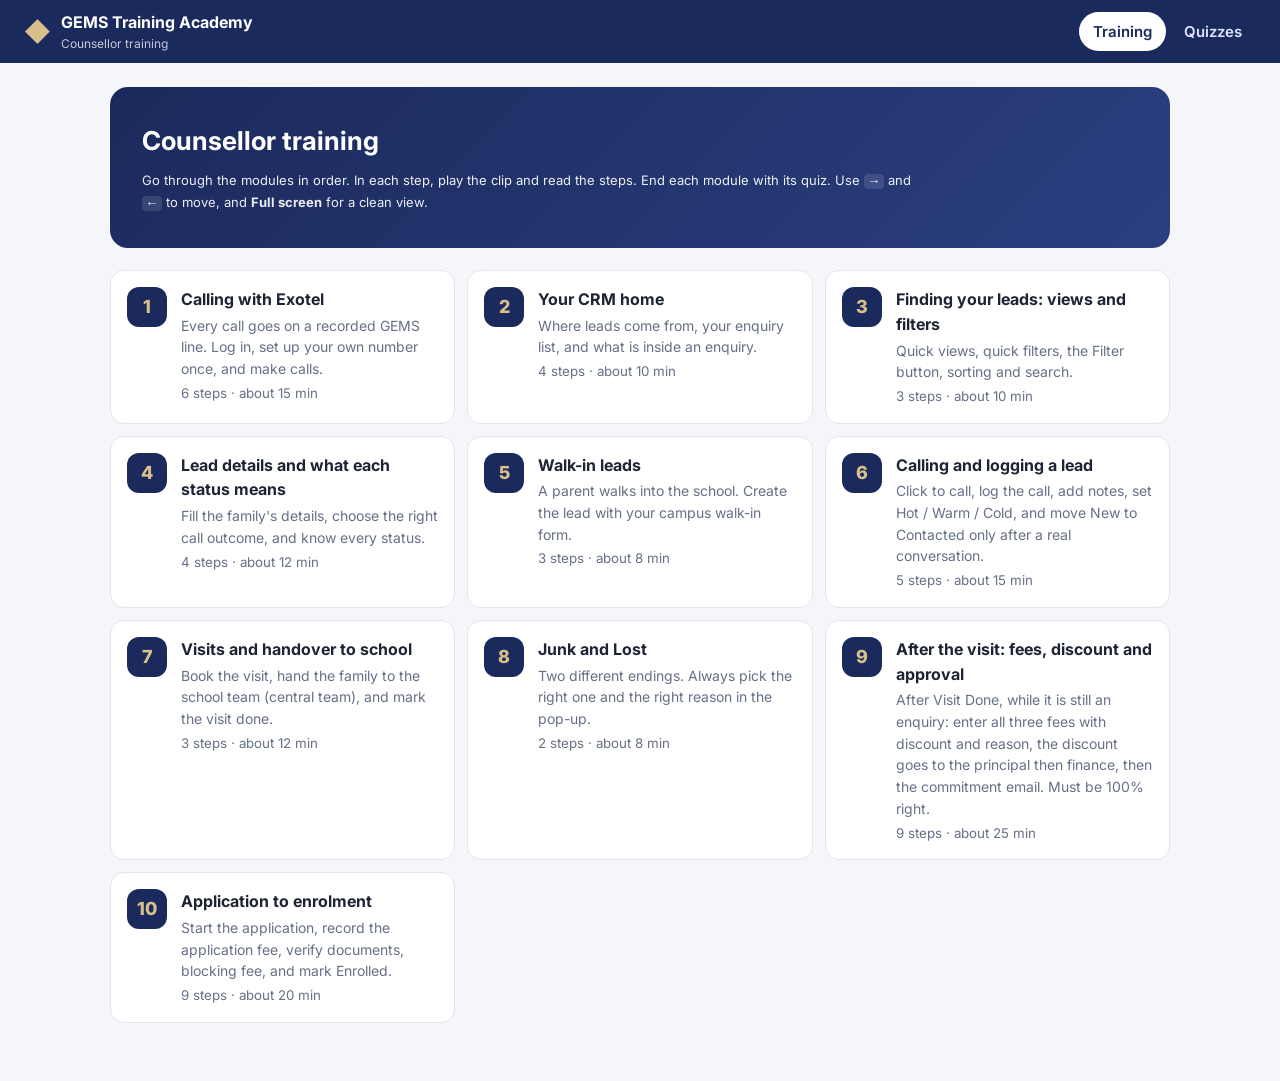
==== counsellor.html @ 2f496650 "Counsellor-only page: counsellor.html shows just the counsellor training and its quizzes Co-Authored" ====
<!doctype html>
<html lang="en">
<head>
  <meta charset="utf-8">
  <meta name="viewport" content="width=device-width, initial-scale=1">
  <title>GEMS Counsellor Training</title>
  <meta name="description" content="Step-by-step counsellor training for Exotel and the GEMS Admissions CRM, with quizzes.">
  <meta name="robots" content="noindex">
  <link rel="icon" type="image/png" href="assets/img/favicon-64.png">
<link rel="apple-touch-icon" href="assets/img/apple-touch-icon.png">
  <link rel="preconnect" href="https://fonts.googleapis.com">
  <link rel="preconnect" href="https://fonts.gstatic.com" crossorigin>
  <link href="https://fonts.googleapis.com/css2?family=Inter:wght@400;500;600;700;800&display=swap" rel="stylesheet">
  <link rel="stylesheet" href="assets/css/style.css?v=7">
</head>
<body>
  <div id="app"><p style="padding:40px;font-family:sans-serif">Loading…</p></div>
  <noscript><p style="padding:40px">Please turn on JavaScript.</p></noscript>
  <script>window.GTA_MODE = "counsellor";</script>
  <script src="assets/js/config.js?v=7"></script>
  <script src="assets/js/content.js?v=7"></script>
  <script src="assets/js/content-extra.js?v=7"></script>
  <script src="assets/js/admin.js?v=7"></script>
  <script src="assets/js/content-journey.js?v=7"></script>
  <script src="assets/js/videos.js?v=7"></script>
  <script src="assets/js/academy.js?v=7"></script>
</body>
</html>
---- assets/css/style.css ----
:root{--navy:#1b2a5c;--navy2:#2b3f80;--gold:#a07c2c;--gold2:#d9c08a;--bg:#f5f6fa;--card:#fff;--ink:#1d2433;--muted:#667085;--line:#e3e6ee;--ok:#1f8a4c;--okbg:#e8f6ee;--bad:#c0392b;--badbg:#fdecea;--warnbg:#fff6e5;--info:#eef2ff}
*{box-sizing:border-box}
body{margin:0;background:var(--bg);color:var(--ink);font:16px/1.55 Inter,system-ui,sans-serif}
a{color:var(--navy2)}
.top{position:sticky;top:0;z-index:20;display:flex;align-items:center;justify-content:space-between;gap:16px;flex-wrap:wrap;padding:10px 24px;background:var(--navy);color:#fff}
.brand{display:flex;gap:10px;align-items:center;color:#fff;text-decoration:none}
.brand .logo{font-size:26px;color:var(--gold2)}
.brand small{display:block;font-size:12px;opacity:.75}
.tabs{display:flex;gap:4px;flex-wrap:wrap}
.tabs a{color:#dfe5ff;text-decoration:none;padding:8px 14px;border-radius:999px;font-weight:600;font-size:15px}
.tabs a.on,.tabs a:hover{background:#fff;color:var(--navy)}
main{max-width:1100px;margin:0 auto;padding:24px 20px 60px}
main.wide{max-width:1400px}
.hero{background:linear-gradient(135deg,var(--navy),var(--navy2));color:#fff;border-radius:18px;padding:34px 32px;margin-bottom:22px}
.hero h1{margin:0 0 8px;font-size:34px}
.hero.small h1{font-size:26px}
.hero p{margin:0;max-width:780px;opacity:.92}
.hero kbd{background:#fff2;border-radius:4px;padding:0 6px}
.cards3{display:grid;grid-template-columns:repeat(auto-fit,minmax(260px,1fr));gap:16px;margin-bottom:22px}
.big{display:flex;flex-direction:column;gap:6px;background:var(--card);border:1px solid var(--line);border-radius:16px;padding:22px;text-decoration:none;color:var(--ink);transition:.15s}
.big:hover{border-color:var(--gold);transform:translateY(-2px);box-shadow:0 8px 20px #1b2a5c18}
.big .ic{font-size:30px}.big b{font-size:19px}.big span{color:var(--muted)}.big em{font-style:normal;color:var(--gold);font-weight:700;margin-top:auto}
.panel{background:var(--card);border:1px solid var(--line);border-radius:16px;padding:22px}
.panel h2{margin-top:0}
.muted{color:var(--muted)}.small{font-size:13px}
.k{font-weight:700;font-size:13px;text-transform:uppercase;letter-spacing:.04em;color:var(--gold);margin:0 0 8px}
.btn{display:inline-flex;align-items:center;gap:6px;background:var(--navy);color:#fff;border:0;border-radius:10px;padding:10px 18px;font:600 15px Inter,sans-serif;text-decoration:none;cursor:pointer}
.btn:hover{background:var(--navy2)}.btn:disabled{opacity:.45;cursor:default}
.btn.ghost{background:#fff;color:var(--navy);border:1px solid var(--line)}
.btn.ghost:hover{border-color:var(--navy)}
/* flow map */
.flowmap{display:flex;align-items:stretch;gap:8px;flex-wrap:wrap;margin:10px 0}
.flowmap .node{flex:1 1 170px;border-radius:12px;padding:14px;border:2px solid}
.flowmap .node b{display:block}.flowmap .node span{font-size:14px;color:var(--muted)}
.node.crm{border-color:#5b6ee1;background:#eef0ff}.node.exo{border-color:#7b4ddb;background:#f3edff}.node.sim{border-color:var(--gold);background:#fbf4e4}.node.parent{border-color:var(--ok);background:var(--okbg)}
.arr{align-self:center;font-size:24px;color:var(--muted)}
/* handbook */
.hb{display:grid;grid-template-columns:280px 1fr;gap:22px;align-items:start}
.side{position:sticky;top:76px;max-height:calc(100vh - 96px);overflow:auto;background:var(--card);border:1px solid var(--line);border-radius:14px;padding:12px}
.search{width:100%;padding:9px 12px;border:1px solid var(--line);border-radius:9px;font:inherit;margin-bottom:8px}
.navsec p{margin:12px 6px 4px;font-size:12px;font-weight:800;text-transform:uppercase;letter-spacing:.05em;color:var(--gold)}
.navsec a{display:block;padding:6px 10px;border-radius:8px;text-decoration:none;color:var(--ink);font-size:14px}
.navsec a:hover{background:var(--bg)}
.navsec a.cur{background:var(--navy);color:#fff}
.navsec a.read::after{content:" ✓";color:var(--ok);font-weight:700}
.navsec a.cur.read::after{color:var(--gold2)}
.topic{background:var(--card);border:1px solid var(--line);border-radius:16px;padding:28px 30px}
.crumb{margin:0;color:var(--muted);font-size:13px;font-weight:600}
.topic h1,.present h1{margin:4px 0 6px;font-size:28px;color:var(--navy)}
.lead{font-size:18px;color:#3a4256;margin:0 0 16px}
.steps{counter-reset:s;list-style:none;padding:0;margin:16px 0}
.steps li{counter-increment:s;position:relative;padding:10px 12px 10px 52px;margin-bottom:8px;background:var(--bg);border-radius:10px}
.steps li::before{content:counter(s);position:absolute;left:12px;top:9px;width:28px;height:28px;border-radius:50%;background:var(--navy);color:#fff;font-weight:700;display:grid;place-items:center;font-size:14px}
.steps.big li{font-size:18px;padding:12px 14px 12px 56px}
.note{border-radius:10px;padding:12px 14px;margin:10px 0}
.note b{display:block;font-size:13px;text-transform:uppercase;letter-spacing:.04em;margin-bottom:2px}
.note.good{background:var(--okbg);border-left:4px solid var(--ok)}.note.good b{color:var(--ok)}
.note.warn{background:var(--warnbg);border-left:4px solid #e0a100}.note.warn b{color:#a06a00}
figure{margin:12px 0}
.shot img{width:100%;border-radius:12px;border:1px solid var(--line);cursor:zoom-in;display:block}
figcaption{font-size:14px;color:var(--muted);margin-top:6px}
.media video{width:100%;border-radius:12px;background:#000;display:block}
.vctl{display:flex;gap:6px;margin-top:6px;flex-wrap:wrap}.vctl .btn{padding:6px 12px;font-size:13px}
.pager{display:flex;justify-content:space-between;align-items:center;gap:10px;margin-top:22px;flex-wrap:wrap}
.pager.center{justify-content:center}
.tick{font-size:14px;color:var(--muted);display:flex;gap:6px;align-items:center;cursor:pointer}
.chips6{display:grid;grid-template-columns:repeat(auto-fit,minmax(130px,1fr));gap:8px;list-style:none;padding:0;margin:10px 0}
.chips6 li{background:var(--navy);color:#fff;border-radius:10px;padding:10px;font-weight:600;font-size:14px;display:flex;gap:8px;align-items:center}
.chips6 span{background:var(--gold2);color:var(--navy);border-radius:50%;width:24px;height:24px;display:grid;place-items:center;font-size:13px;flex:none}
.journey{margin:10px 0}.journey ol{display:flex;flex-wrap:wrap;gap:6px;list-style:none;padding:0;margin:0}
.journey li{padding:8px 14px;border-radius:999px;font-weight:600;font-size:14px;position:relative}
.journey.enq li{background:#eef0ff;color:#2b3a9a}.journey.appl li{background:#fbf4e4;color:#7a5a12}.journey.fee li{background:var(--okbg);color:var(--ok)}
.journey li:not(:last-child)::after{content:"→";margin-left:10px;color:var(--muted)}
.startapp{font-weight:700;color:var(--navy);margin:6px 0 6px 8px}
.tbl{overflow-x:auto;margin:12px 0}
table{border-collapse:collapse;width:100%;font-size:15px}
th{text-align:left;background:var(--navy);color:#fff;padding:9px 12px}
td{padding:9px 12px;border-bottom:1px solid var(--line);vertical-align:top}
tr:nth-child(even) td{background:#fafbfd}
.faq details{border:1px solid var(--line);border-radius:10px;padding:10px 14px;margin-bottom:8px;background:#fff}
.faq summary{font-weight:700;cursor:pointer}
.faq p{margin:8px 0 0}
.tmpl{position:relative;margin:12px 0}
.tmpl pre{background:#0f1730;color:#e6e9f5;border-radius:12px;padding:16px;white-space:pre-wrap;font-size:14px}
.tmpl .copy{position:absolute;top:10px;right:10px;padding:6px 12px;font-size:13px}
.walkins .grid{display:grid;grid-template-columns:repeat(auto-fill,minmax(170px,1fr));gap:8px}
.campus{display:flex;flex-direction:column;padding:10px 12px;border-radius:10px;color:#fff;text-decoration:none;font-weight:600}
.campus small{opacity:.8;font-weight:500}.campus.gms{background:#751e2e}.campus.gse{background:#1b2a5c}.campus.gma{background:#a07c2c}
.reasons{display:grid;grid-template-columns:1fr 1fr;gap:12px}.reasons ul{margin:0;padding-left:18px}.k.junk{color:var(--bad)}.k.lost{color:#7a5a12}
/* modules */
.sec{color:var(--navy);margin:26px 0 10px}
.mods{display:grid;grid-template-columns:repeat(auto-fill,minmax(320px,1fr));gap:12px}
.mod{display:flex;gap:14px;background:var(--card);border:1px solid var(--line);border-radius:14px;padding:16px;text-decoration:none;color:var(--ink)}
.mod:hover{border-color:var(--gold)}
.mod .num{flex:none;width:40px;height:40px;border-radius:12px;background:var(--navy);color:var(--gold2);display:grid;place-items:center;font-weight:800;font-size:18px}
.mod .body{display:flex;flex-direction:column;gap:3px}.mod .body span{color:var(--muted);font-size:14px}.mod small{color:var(--muted)}
.ok{color:var(--ok);font-weight:700}.no{color:var(--bad);font-weight:700}
/* presenter */
.present{background:var(--card);border:1px solid var(--line);border-radius:16px;padding:20px 28px 28px}
.pbar{display:flex;align-items:center;gap:14px;flex-wrap:wrap;border-bottom:1px solid var(--line);padding-bottom:12px;margin-bottom:14px}
.ptitle{font-weight:700;color:var(--navy);flex:1}
.dots{display:flex;gap:4px}
.dot{width:28px;height:28px;border-radius:50%;display:grid;place-items:center;font-size:12px;font-weight:700;background:var(--bg);color:var(--muted);text-decoration:none}
.dot.done{background:var(--okbg);color:var(--ok)}.dot.cur{background:var(--navy);color:#fff}
.present h1{font-size:32px}.present .lead{font-size:20px}
.pgrid{display:grid;grid-template-columns:1.25fr 1fr;gap:26px;align-items:start}
.pgrid.nomedia{grid-template-columns:1fr}.pgrid.nomedia>div:first-child:empty{display:none}
.ask{margin-top:18px;background:var(--info);border-radius:14px;padding:18px 20px}
/* question */
.q{font-size:19px;font-weight:700;margin:0 0 12px}
.opts{display:grid;gap:8px}
.opt{display:flex;gap:10px;align-items:center;background:#fff;border:2px solid var(--line);border-radius:10px;padding:10px 14px;cursor:pointer;font-size:16px}
.opt:hover{border-color:var(--navy2)}
.opt.right{border-color:var(--ok);background:var(--okbg)}.opt.wrong{border-color:var(--bad);background:var(--badbg)}
.order{list-style:none;padding:0;margin:0;display:grid;gap:6px;counter-reset:o}
.order li{counter-increment:o;display:flex;gap:8px;align-items:center;background:#fff;border:2px solid var(--line);border-radius:10px;padding:8px 10px}
.order li::before{content:counter(o);font-weight:800;color:var(--gold);width:20px}
.order li span{flex:1}
.mv{border:1px solid var(--line);background:#fff;border-radius:6px;cursor:pointer;padding:2px 8px}
.num{display:flex;gap:8px;align-items:center}.num input{font:inherit;padding:10px;border:2px solid var(--line);border-radius:10px;width:220px}
.hot{position:relative;display:inline-block;max-width:100%;cursor:crosshair}.hot img{max-width:100%;display:block;border-radius:10px}
.hot .mark{position:absolute;width:22px;height:22px;margin:-11px 0 0 -11px;border-radius:50%;background:#e63946;border:3px solid #fff;box-shadow:0 0 0 2px #e63946}
.hot .zone{position:absolute;border:3px solid var(--ok);border-radius:8px;background:#1f8a4c22}
.qact{display:flex;gap:8px;margin-top:12px;flex-wrap:wrap}
.fb{margin-top:12px;border-radius:10px;padding:12px 14px}
.fb.ok{background:var(--okbg)}.fb.bad{background:var(--badbg)}.fb.info{background:#fff;border:1px solid var(--line)}
.quiz{max-width:820px;margin:0 auto}.quiz .card{background:var(--card);border:1px solid var(--line);border-radius:16px;padding:24px}
.bar{height:8px;background:var(--line);border-radius:99px;margin:8px 0 14px;overflow:hidden}.bar span{display:block;height:100%;background:var(--gold)}
.result{text-align:center;background:var(--card);border:1px solid var(--line);border-radius:16px;padding:40px}
.result .big{font-size:64px;font-weight:800;border:0;padding:0;display:block}
.result.pass .big{color:var(--ok)}.result.fail .big{color:var(--bad)}
.zoom{position:fixed;inset:0;background:#000d;z-index:50;display:grid;place-items:center;padding:20px;cursor:zoom-out}.zoom img{max-width:100%;max-height:100%;border-radius:8px}
:fullscreen .top{display:none}
:fullscreen main{max-width:none;padding:12px}
@media (max-width:860px){.hb{grid-template-columns:1fr}.side{position:static;max-height:none}.pgrid{grid-template-columns:1fr}.hero h1{font-size:26px}.topic{padding:20px}.present{padding:16px}.reasons{grid-template-columns:1fr}.top{padding:10px 14px}main{padding:16px}}
/* lead journey */
.jcard{margin-bottom:16px;flex-direction:column}
.jvideo{margin:0 0 22px}.jvideo video{width:100%;border-radius:14px;background:#000;display:block}
.jmn{font-size:26px;color:var(--navy);margin:0 0 18px}
.jflow{list-style:none;margin:0 0 20px;padding:0;display:grid;grid-template-columns:repeat(4,1fr);gap:14px 18px;counter-reset:j}
.jflow li{position:relative;border-radius:14px;padding:14px 12px 16px;border:2px solid var(--line);background:#fff;display:flex;flex-direction:column;gap:6px}
.jflow li:not(:nth-child(4n)):not(:last-child)::after{content:"→";position:absolute;right:-12px;top:22px;color:var(--gold);font-weight:800;z-index:1}
.jflow .jl{width:30px;height:30px;border-radius:50%;background:var(--navy);color:#fff;display:grid;place-items:center;font-weight:800}
.jflow b{font-size:17px}.jflow li>span:last-child{font-size:13.5px;color:var(--muted)}
.jflow .enq{border-color:#5b6ee1;background:#eef0ff}.jflow .fee{border-color:var(--gold);background:#fbf4e4}.jflow .apr{border-color:#c0392b;background:#fdecea}
.jflow .app{border-color:#7b4ddb;background:#f3edff}.jflow .pay{border-color:#1b2a5c;background:#e9ecf5}.jflow .end{border-color:var(--ok);background:var(--okbg)}
.jside{display:grid;grid-template-columns:1.3fr 1.3fr 1fr;gap:14px}
.jbox{border-radius:14px;padding:16px;border:1px solid var(--line);background:#fff}
.jbox.apr{background:#fdf3f2}.jbox.pay{background:#f1f3f9}.jbox.never{background:#fff6e5;border-color:#f0d9a8}.jbox ul{margin:0;padding-left:18px}
.jchain{display:flex;flex-wrap:wrap;align-items:center;gap:6px;margin-bottom:8px}.jchain span{background:#fff;border:1px solid var(--line);border-radius:999px;padding:5px 12px;font-size:14px;font-weight:600}
.jchain span.ok{background:var(--okbg);border-color:var(--ok);color:var(--ok)}.jchain i{font-style:normal;color:var(--gold);font-weight:800}
.center{text-align:center}
@media (max-width:900px){.jflow{grid-template-columns:1fr 1fr}.jflow li::after{display:none}.jside{grid-template-columns:1fr}}
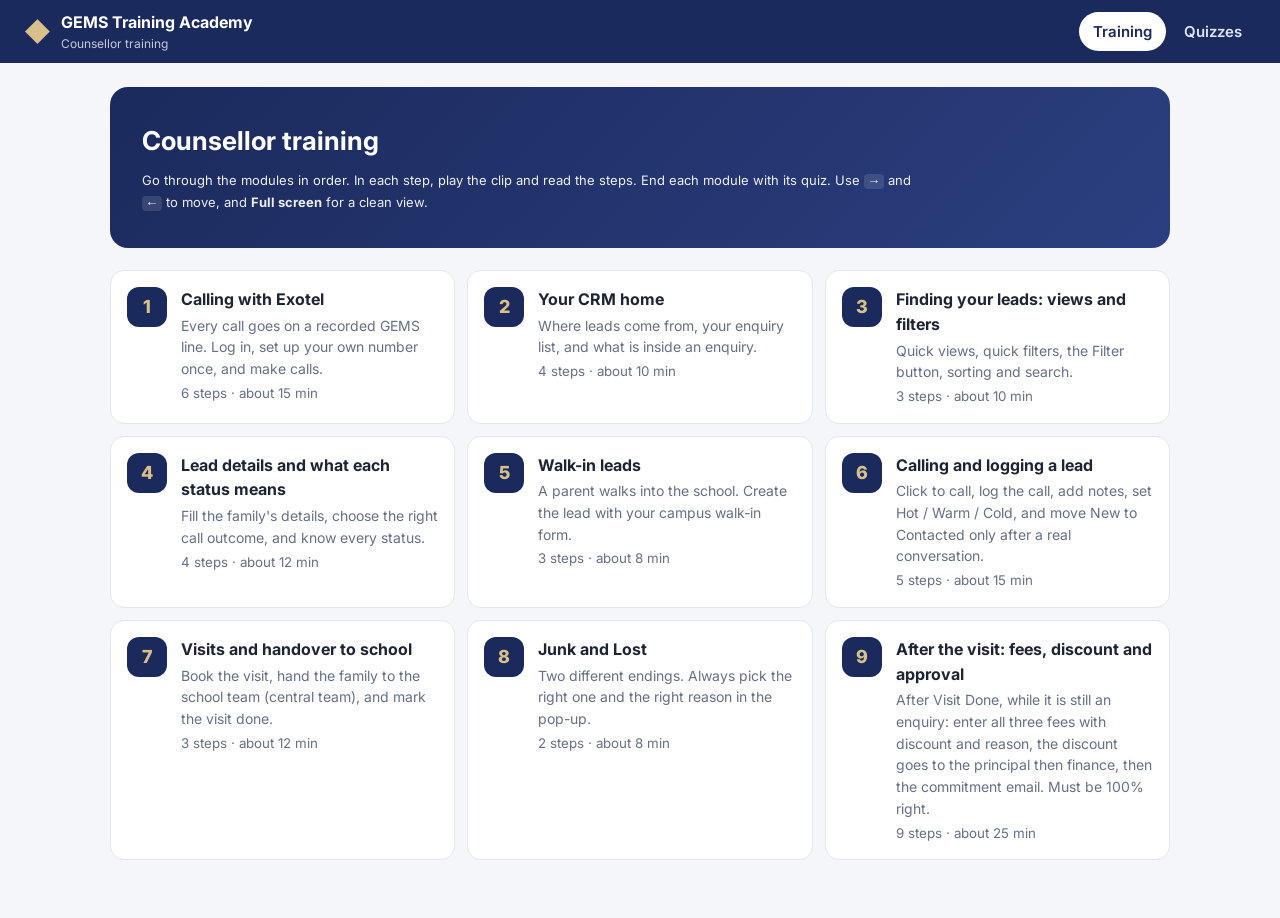
==== commit 7bcce249: "Remove training module 10 (Application to enrolment); module 9 covers it Co-Authored-By: Claude Opus" ====
--- a/counsellor.html
+++ b/counsellor.html
@@ -11,18 +11,18 @@
   <link rel="preconnect" href="https://fonts.googleapis.com">
   <link rel="preconnect" href="https://fonts.gstatic.com" crossorigin>
   <link href="https://fonts.googleapis.com/css2?family=Inter:wght@400;500;600;700;800&display=swap" rel="stylesheet">
-  <link rel="stylesheet" href="assets/css/style.css?v=7">
+  <link rel="stylesheet" href="assets/css/style.css?v=8">
 </head>
 <body>
   <div id="app"><p style="padding:40px;font-family:sans-serif">Loading…</p></div>
   <noscript><p style="padding:40px">Please turn on JavaScript.</p></noscript>
   <script>window.GTA_MODE = "counsellor";</script>
-  <script src="assets/js/config.js?v=7"></script>
-  <script src="assets/js/content.js?v=7"></script>
-  <script src="assets/js/content-extra.js?v=7"></script>
-  <script src="assets/js/admin.js?v=7"></script>
-  <script src="assets/js/content-journey.js?v=7"></script>
-  <script src="assets/js/videos.js?v=7"></script>
-  <script src="assets/js/academy.js?v=7"></script>
+  <script src="assets/js/config.js?v=8"></script>
+  <script src="assets/js/content.js?v=8"></script>
+  <script src="assets/js/content-extra.js?v=8"></script>
+  <script src="assets/js/admin.js?v=8"></script>
+  <script src="assets/js/content-journey.js?v=8"></script>
+  <script src="assets/js/videos.js?v=8"></script>
+  <script src="assets/js/academy.js?v=8"></script>
 </body>
 </html>
